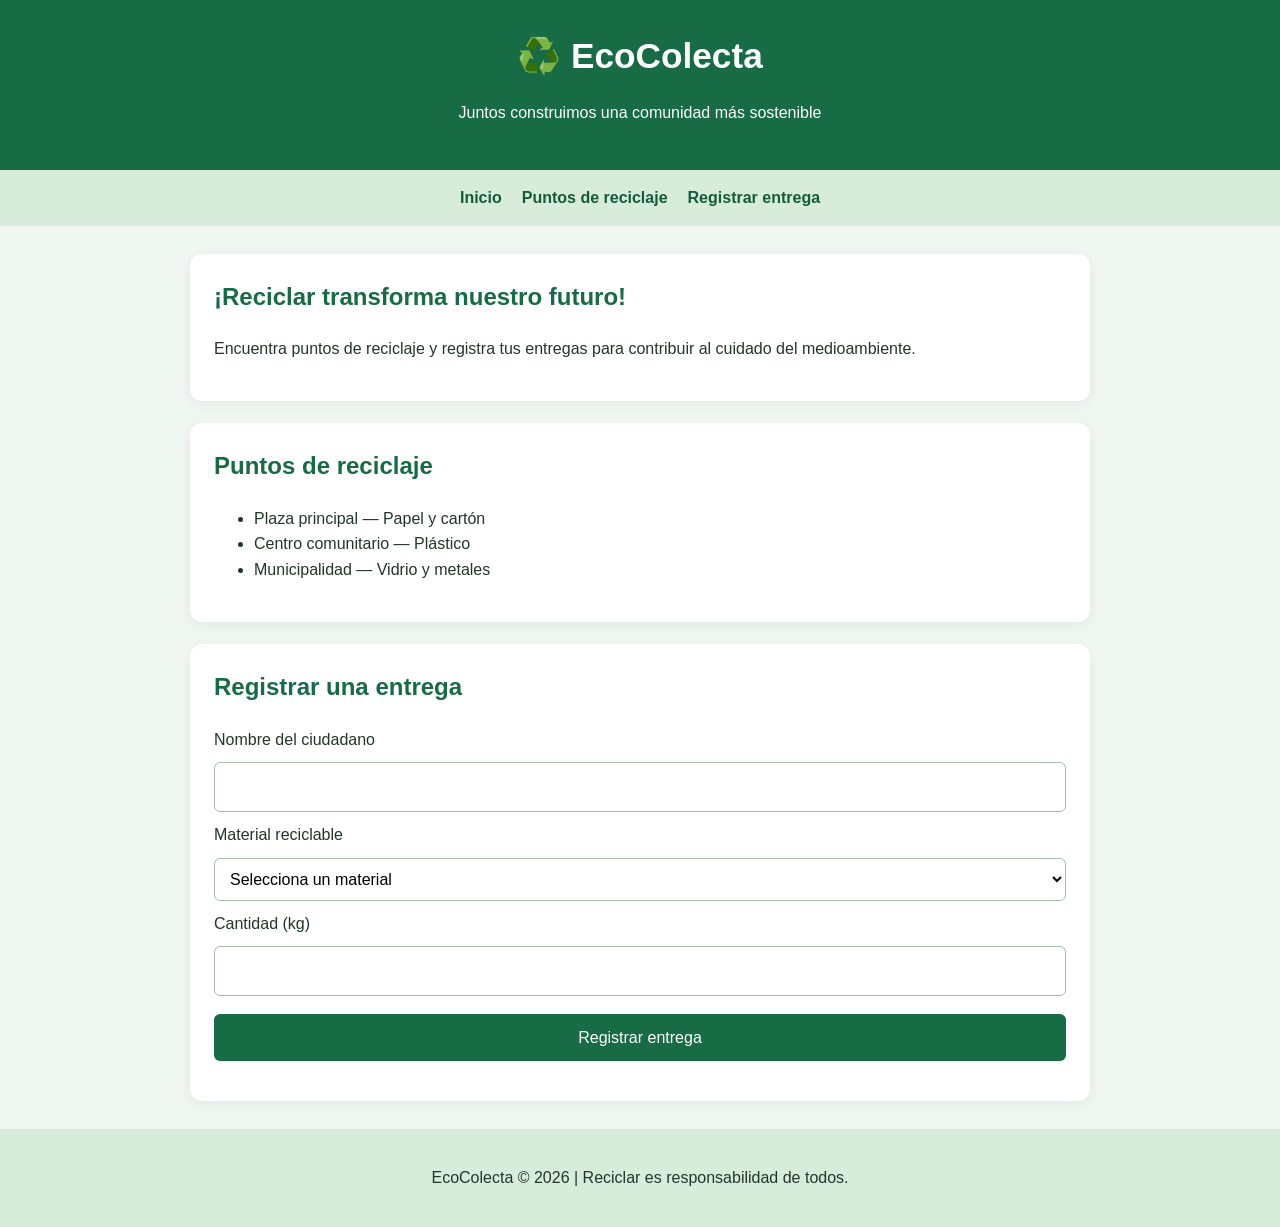
==== index.html @ b05767cf "feat: agregar estructura inicial de EcoColecta" ====
<!DOCTYPE html>
<html lang="es">
<head>
  <meta charset="UTF-8">
  <meta name="viewport" content="width=device-width, initial-scale=1.0">
  <meta name="description" content="EcoColecta conecta a la comunidad con el reciclaje.">
  <title>EcoColecta | Reciclaje comunitario</title>
  <link rel="stylesheet" href="styles.css">
  <script src="app.js" defer></script>
</head>
<body>
  <header class="encabezado">
    <h1>♻️ EcoColecta</h1>
    <p>Juntos construimos una comunidad más sostenible</p>
  </header>

  <nav aria-label="Navegación principal">
    <a href="#inicio">Inicio</a>
    <a href="#puntos">Puntos de reciclaje</a>
    <a href="#registro">Registrar entrega</a>
  </nav>

  <main>
    <section id="inicio" class="tarjeta">
      <h2>¡Reciclar transforma nuestro futuro!</h2>
      <p>
        Encuentra puntos de reciclaje y registra tus entregas
        para contribuir al cuidado del medioambiente.
      </p>
    </section>

    <section id="puntos" class="tarjeta">
      <h2>Puntos de reciclaje</h2>
      <ul>
        <li>Plaza principal — Papel y cartón</li>
        <li>Centro comunitario — Plástico</li>
        <li>Municipalidad — Vidrio y metales</li>
      </ul>
    </section>

    <section id="registro" class="tarjeta">
      <h2>Registrar una entrega</h2>
      <form id="formulario-entrega">
        <label for="ciudadano">Nombre del ciudadano</label>
        <input id="ciudadano" name="ciudadano" required>

        <label for="material">Material reciclable</label>
        <select id="material" name="material" required>
          <option value="">Selecciona un material</option>
          <option value="Papel">Papel</option>
          <option value="Plástico">Plástico</option>
          <option value="Vidrio">Vidrio</option>
          <option value="Metal">Metal</option>
        </select>

        <label for="cantidad">Cantidad (kg)</label>
        <input id="cantidad" name="cantidad"
               type="number" min="0.1" step="0.1" required>

        <button type="submit">Registrar entrega</button>
      </form>
      <p id="mensaje" role="status" aria-live="polite"></p>
      <ul id="historial"></ul>
    </section>
  </main>

  <footer>
    <p>EcoColecta © 2026 | Reciclar es responsabilidad de todos.</p>
  </footer>
</body>
</html>
---- styles.css ----
* {
  box-sizing: border-box;
}

body {
  margin: 0;
  font-family: Arial, sans-serif;
  background: #f0f7f1;
  color: #24352a;
  line-height: 1.6;
}

.encabezado {
  background: #176b45;
  color: white;
  text-align: center;
  padding: 28px 16px;
}

.encabezado h1 {
  margin: 0;
  font-size: 2.2rem;
}

nav {
  display: flex;
  justify-content: center;
  flex-wrap: wrap;
  gap: 20px;
  padding: 15px;
  background: #d8ecdc;
}

nav a {
  color: #145c37;
  font-weight: bold;
  text-decoration: none;
}

nav a:hover {
  text-decoration: underline;
}

main {
  width: min(900px, 92%);
  margin: 28px auto;
}

.tarjeta {
  background: white;
  padding: 24px;
  margin-bottom: 22px;
  border-radius: 12px;
  box-shadow: 0 3px 12px #183c2012;
}

.tarjeta h2 {
  color: #176b45;
  margin-top: 0;
}

form {
  display: grid;
  gap: 10px;
}

input, select, button {
  font: inherit;
  padding: 11px;
  border-radius: 6px;
}

input, select {
  border: 1px solid #a7b9aa;
  background: white;
}

button {
  border: none;
  background: #176b45;
  color: white;
  cursor: pointer;
  margin-top: 8px;
}

button:hover {
  background: #105335;
}

#mensaje {
  font-weight: bold;
}

footer {
  text-align: center;
  padding: 20px;
  background: #d8ecdc;
}

@media (max-width: 600px) {
  .encabezado h1 {
    font-size: 1.8rem;
  }

  .tarjeta {
    padding: 18px;
  }

  nav {
    gap: 12px;
  }
}
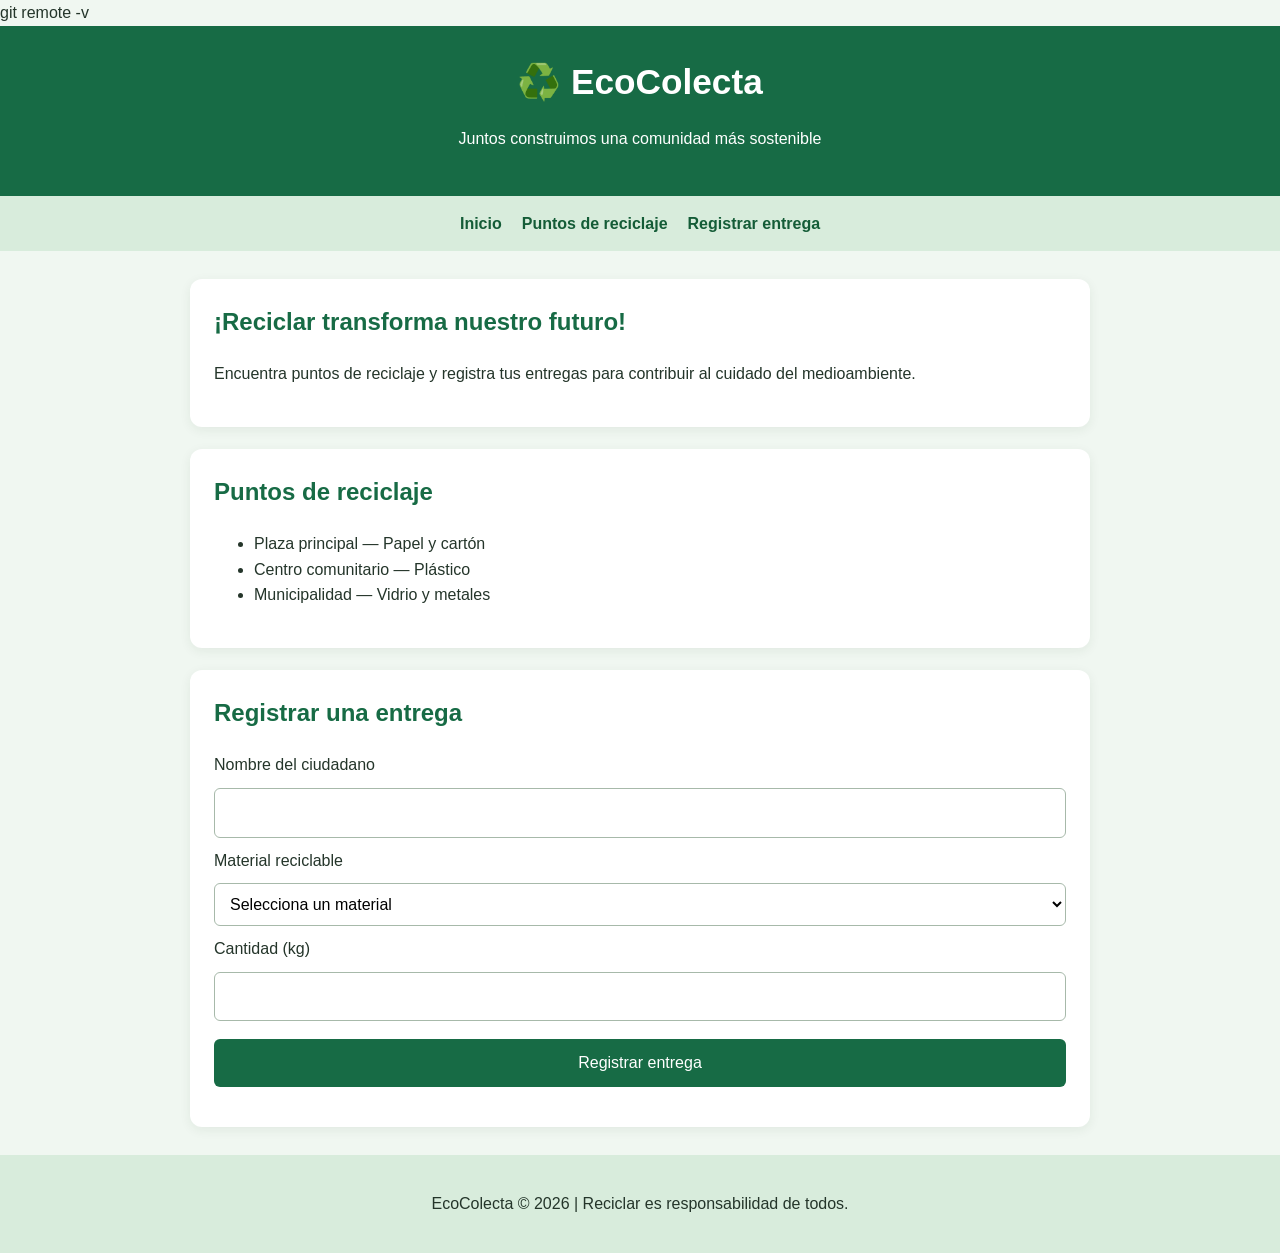
==== commit 4fbfe0fd: "chore: crear estructura inicial de EcoColecta" ====
--- a/index.html
+++ b/index.html
@@ -1,5 +1,6 @@
 
-<!DOCTYPE html>
+<!DOCTYPE html>git remote -v
+
 <html lang="es">
 <head>
   <meta charset="UTF-8">
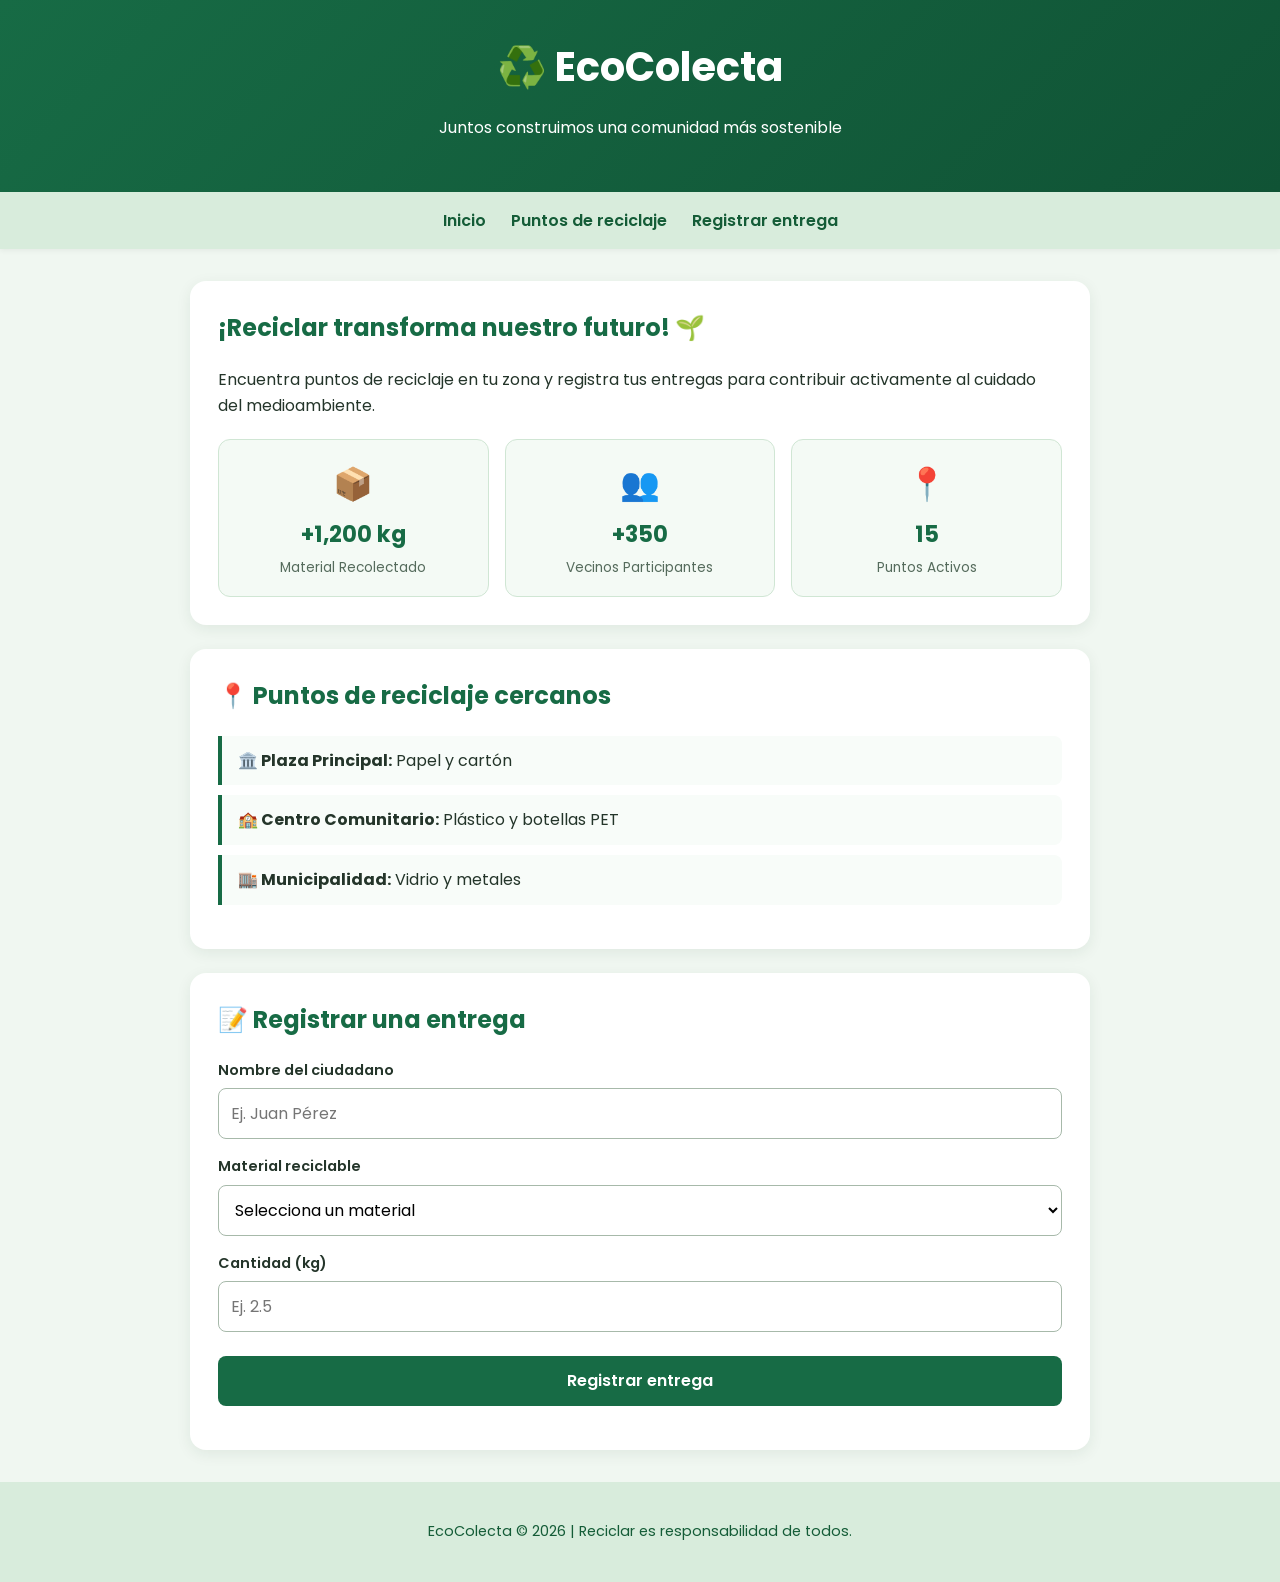
==== commit bfb7f237: "Mejora interfaz principal de inicio con métricas y diseño" ====
--- a/index.html
+++ b/index.html
@@ -1,6 +1,4 @@
-
-<!DOCTYPE html>git remote -v
-
+<!DOCTYPE html>
 <html lang="es">
 <head>
   <meta charset="UTF-8">
@@ -8,6 +6,8 @@
   <meta name="description" content="EcoColecta conecta a la comunidad con el reciclaje.">
   <title>EcoColecta | Reciclaje comunitario</title>
   <link rel="stylesheet" href="styles.css">
+  <!-- Fuente Google Poppins para mejor estilo -->
+  <link href="https://fonts.googleapis.com/css2?family=Poppins:wght@300;400;600;700&display=swap" rel="stylesheet">
   <script src="app.js" defer></script>
 </head>
 <body>
@@ -23,43 +23,69 @@
   </nav>
 
   <main>
-    <section id="inicio" class="tarjeta">
-      <h2>¡Reciclar transforma nuestro futuro!</h2>
+    <!-- Sección Inicio Mejorada con Métricas de Impacto -->
+    <section id="inicio" class="tarjeta hero-section">
+      <h2>¡Reciclar transforma nuestro futuro! 🌱</h2>
       <p>
-        Encuentra puntos de reciclaje y registra tus entregas
-        para contribuir al cuidado del medioambiente.
+        Encuentra puntos de reciclaje en tu zona y registra tus entregas
+        para contribuir activamente al cuidado del medioambiente.
       </p>
+      
+      <div class="stats-grid">
+        <div class="stat-card">
+          <span class="stat-icon">📦</span>
+          <h3>+1,200 kg</h3>
+          <p>Material Recolectado</p>
+        </div>
+        <div class="stat-card">
+          <span class="stat-icon">👥</span>
+          <h3>+350</h3>
+          <p>Vecinos Participantes</p>
+        </div>
+        <div class="stat-card">
+          <span class="stat-icon">📍</span>
+          <h3>15</h3>
+          <p>Puntos Activos</p>
+        </div>
+      </div>
     </section>
 
+    <!-- Puntos de Reciclaje con Mejor Diseño -->
     <section id="puntos" class="tarjeta">
-      <h2>Puntos de reciclaje</h2>
-      <ul>
-        <li>Plaza principal — Papel y cartón</li>
-        <li>Centro comunitario — Plástico</li>
-        <li>Municipalidad — Vidrio y metales</li>
+      <h2>📍 Puntos de reciclaje cercanos</h2>
+      <ul class="lista-puntos">
+        <li><strong>🏛️ Plaza Principal:</strong> Papel y cartón</li>
+        <li><strong>🏫 Centro Comunitario:</strong> Plástico y botellas PET</li>
+        <li><strong>🏬 Municipalidad:</strong> Vidrio y metales</li>
       </ul>
     </section>
 
+    <!-- Formulario de Registro -->
     <section id="registro" class="tarjeta">
-      <h2>Registrar una entrega</h2>
+      <h2>📝 Registrar una entrega</h2>
       <form id="formulario-entrega">
-        <label for="ciudadano">Nombre del ciudadano</label>
-        <input id="ciudadano" name="ciudadano" required>
+        <div class="campo-grupo">
+          <label for="ciudadano">Nombre del ciudadano</label>
+          <input id="ciudadano" name="ciudadano" placeholder="Ej. Juan Pérez" required>
+        </div>
 
-        <label for="material">Material reciclable</label>
-        <select id="material" name="material" required>
-          <option value="">Selecciona un material</option>
-          <option value="Papel">Papel</option>
-          <option value="Plástico">Plástico</option>
-          <option value="Vidrio">Vidrio</option>
-          <option value="Metal">Metal</option>
-        </select>
+        <div class="campo-grupo">
+          <label for="material">Material reciclable</label>
+          <select id="material" name="material" required>
+            <option value="">Selecciona un material</option>
+            <option value="Papel">Papel</option>
+            <option value="Plástico">Plástico</option>
+            <option value="Vidrio">Vidrio</option>
+            <option value="Metal">Metal</option>
+          </select>
+        </div>
 
-        <label for="cantidad">Cantidad (kg)</label>
-        <input id="cantidad" name="cantidad"
-               type="number" min="0.1" step="0.1" required>
+        <div class="campo-grupo">
+          <label for="cantidad">Cantidad (kg)</label>
+          <input id="cantidad" name="cantidad" type="number" min="0.1" step="0.1" placeholder="Ej. 2.5" required>
+        </div>
 
-        <button type="submit">Registrar entrega</button>
+        <button type="submit" class="btn-registrar">Registrar entrega</button>
       </form>
       <p id="mensaje" role="status" aria-live="polite"></p>
       <ul id="historial"></ul>
@@ -70,4 +96,4 @@
     <p>EcoColecta © 2026 | Reciclar es responsabilidad de todos.</p>
   </footer>
 </body>
-</html>
+</html>
--- a/styles.css
+++ b/styles.css
@@ -4,87 +4,162 @@
 
 body {
   margin: 0;
-  font-family: Arial, sans-serif;
+  font-family: 'Poppins', Arial, sans-serif;
   background: #f0f7f1;
   color: #24352a;
   line-height: 1.6;
 }
 
 .encabezado {
-  background: #176b45;
+  background: linear-gradient(135deg, #176b45 0%, #105335 100%);
   color: white;
   text-align: center;
-  padding: 28px 16px;
+  padding: 35px 16px;
+  box-shadow: 0 4px 10px rgba(0,0,0,0.1);
 }
 
 .encabezado h1 {
   margin: 0;
-  font-size: 2.2rem;
+  font-size: 2.5rem;
+  font-weight: 700;
 }
 
 nav {
   display: flex;
   justify-content: center;
   flex-wrap: wrap;
-  gap: 20px;
-  padding: 15px;
+  gap: 25px;
+  padding: 16px;
   background: #d8ecdc;
+  box-shadow: 0 2px 5px rgba(0,0,0,0.05);
 }
 
 nav a {
   color: #145c37;
-  font-weight: bold;
+  font-weight: 600;
   text-decoration: none;
+  transition: color 0.3s ease;
 }
 
 nav a:hover {
+  color: #0b3820;
   text-decoration: underline;
 }
 
 main {
   width: min(900px, 92%);
-  margin: 28px auto;
+  margin: 32px auto;
 }
 
 .tarjeta {
   background: white;
-  padding: 24px;
-  margin-bottom: 22px;
-  border-radius: 12px;
-  box-shadow: 0 3px 12px #183c2012;
+  padding: 28px;
+  margin-bottom: 24px;
+  border-radius: 16px;
+  box-shadow: 0 4px 15px rgba(24, 60, 32, 0.08);
+  transition: transform 0.2s ease;
 }
 
 .tarjeta h2 {
   color: #176b45;
   margin-top: 0;
+  font-size: 1.5rem;
 }
 
+/* Tarjetas de Estadísticas en Inicio */
+.stats-grid {
+  display: grid;
+  grid-template-columns: repeat(auto-fit, minmax(200px, 1fr));
+  gap: 16px;
+  margin-top: 20px;
+}
+
+.stat-card {
+  background: #f4faf5;
+  padding: 18px;
+  border-radius: 12px;
+  text-align: center;
+  border: 1px solid #d0e6d4;
+}
+
+.stat-icon {
+  font-size: 2rem;
+}
+
+.stat-card h3 {
+  margin: 8px 0 4px 0;
+  color: #176b45;
+  font-size: 1.4rem;
+}
+
+.stat-card p {
+  margin: 0;
+  font-size: 0.85rem;
+  color: #556b5c;
+}
+
+/* Lista de Puntos */
+.lista-puntos {
+  list-style: none;
+  padding: 0;
+}
+
+.lista-puntos li {
+  padding: 12px 16px;
+  background: #f8fcf9;
+  border-left: 4px solid #176b45;
+  margin-bottom: 10px;
+  border-radius: 0 8px 8px 0;
+}
+
+/* Formulario */
 form {
   display: grid;
-  gap: 10px;
+  gap: 16px;
+}
+
+.campo-grupo {
+  display: flex;
+  flex-direction: column;
+  gap: 6px;
+}
+
+label {
+  font-weight: 600;
+  font-size: 0.9rem;
+  color: #24352a;
 }
 
 input, select, button {
   font: inherit;
-  padding: 11px;
-  border-radius: 6px;
+  padding: 12px;
+  border-radius: 8px;
 }
 
 input, select {
   border: 1px solid #a7b9aa;
   background: white;
+  transition: border-color 0.3s ease;
 }
 
-button {
+input:focus, select:focus {
+  outline: none;
+  border-color: #176b45;
+}
+
+.btn-registrar {
   border: none;
   background: #176b45;
   color: white;
+  font-weight: 600;
   cursor: pointer;
   margin-top: 8px;
+  transition: background 0.3s ease, transform 0.1s ease;
 }
 
-button:hover {
+.btn-registrar:hover {
   background: #105335;
+  transform: translateY(-2px);
 }
 
 #mensaje {
@@ -93,20 +168,22 @@
 
 footer {
   text-align: center;
-  padding: 20px;
+  padding: 24px;
   background: #d8ecdc;
+  color: #145c37;
+  font-size: 0.9rem;
 }
 
 @media (max-width: 600px) {
   .encabezado h1 {
-    font-size: 1.8rem;
+    font-size: 1.9rem;
   }
 
   .tarjeta {
-    padding: 18px;
+    padding: 20px;
   }
 
   nav {
-    gap: 12px;
+    gap: 14px;
   }
 }
